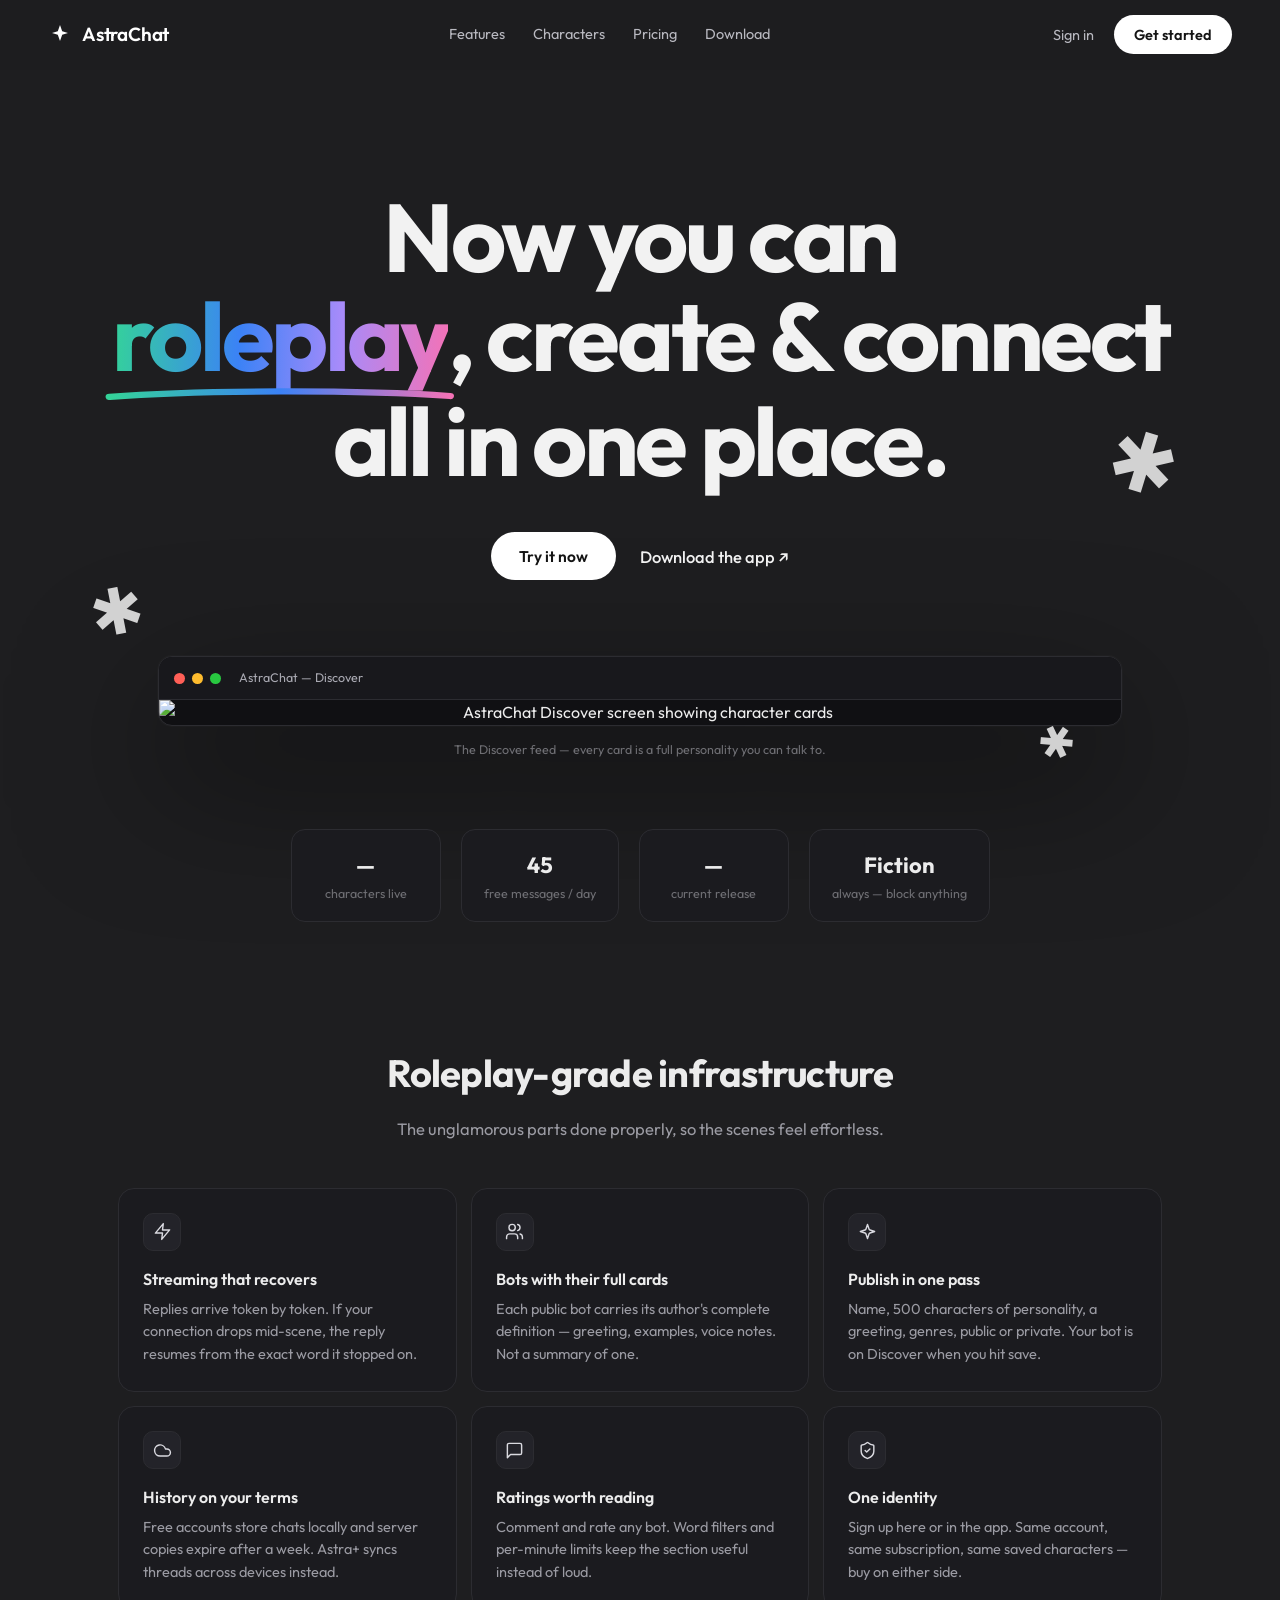
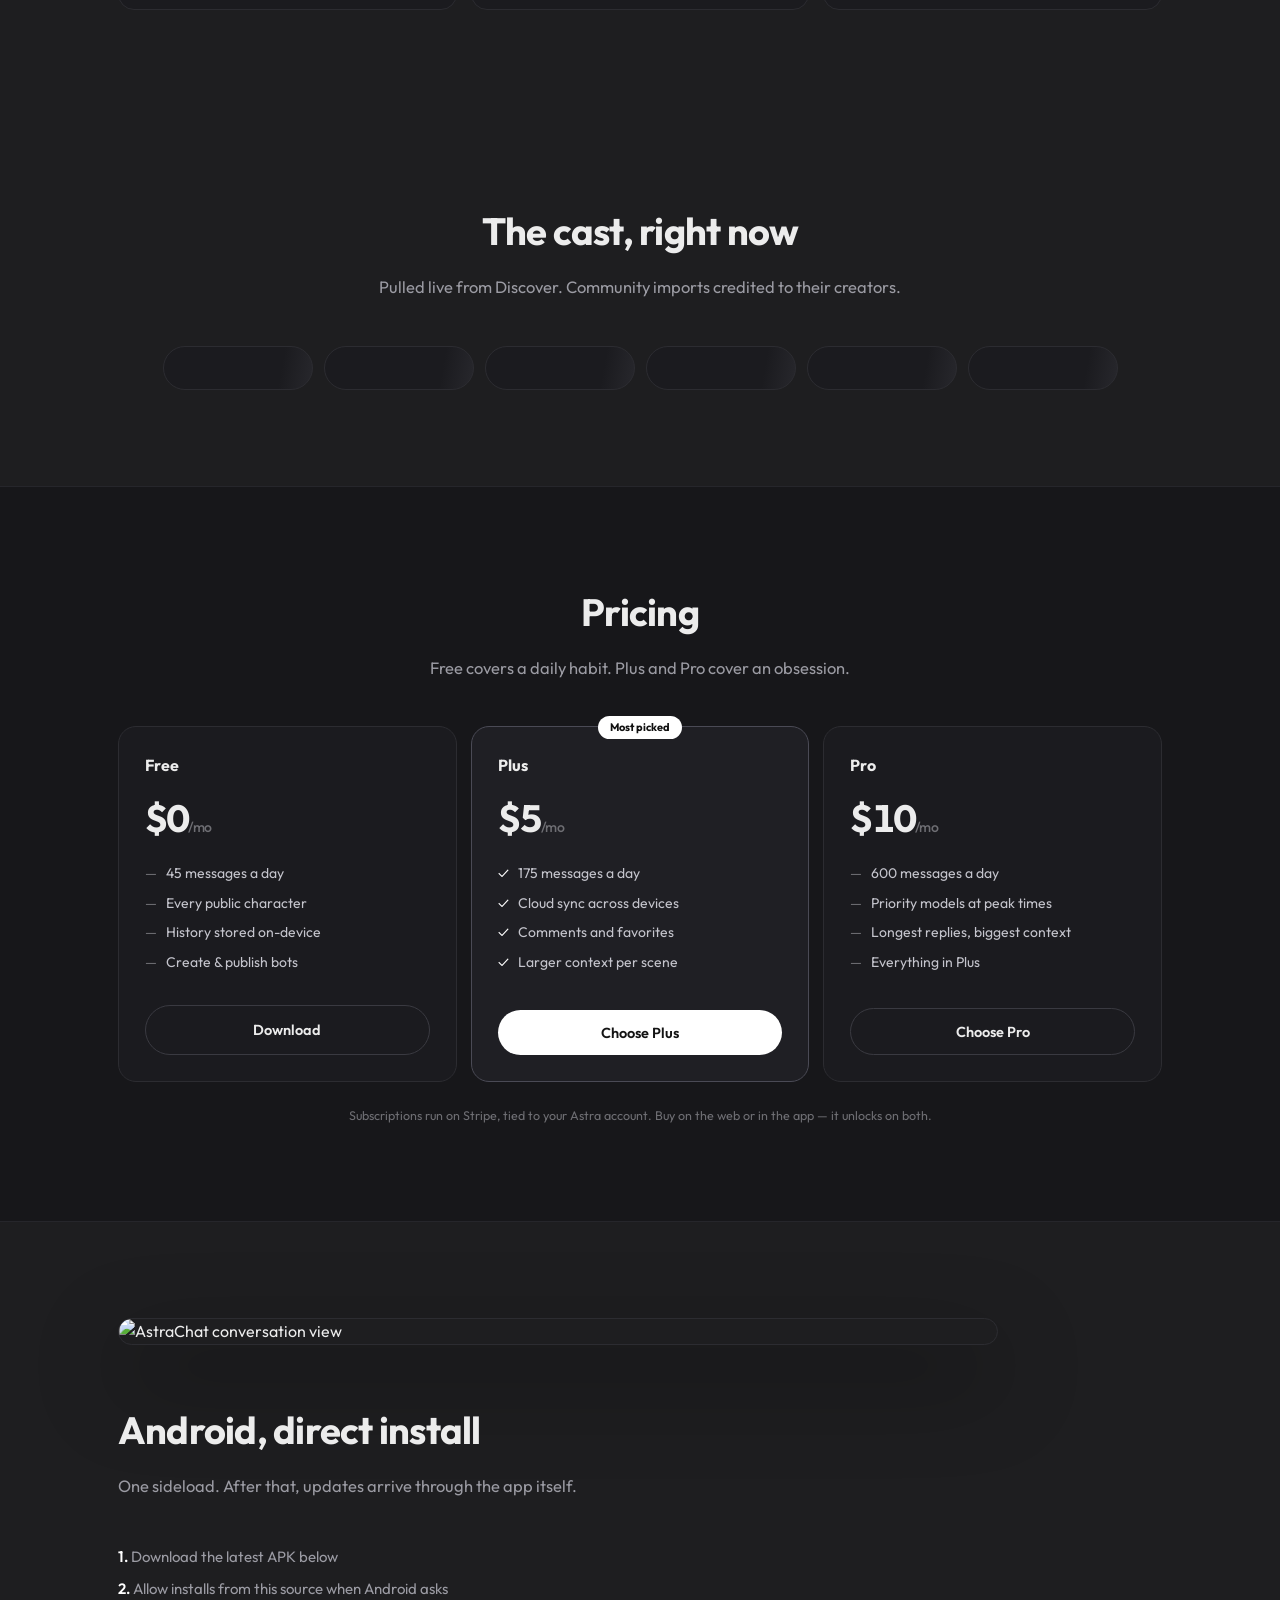
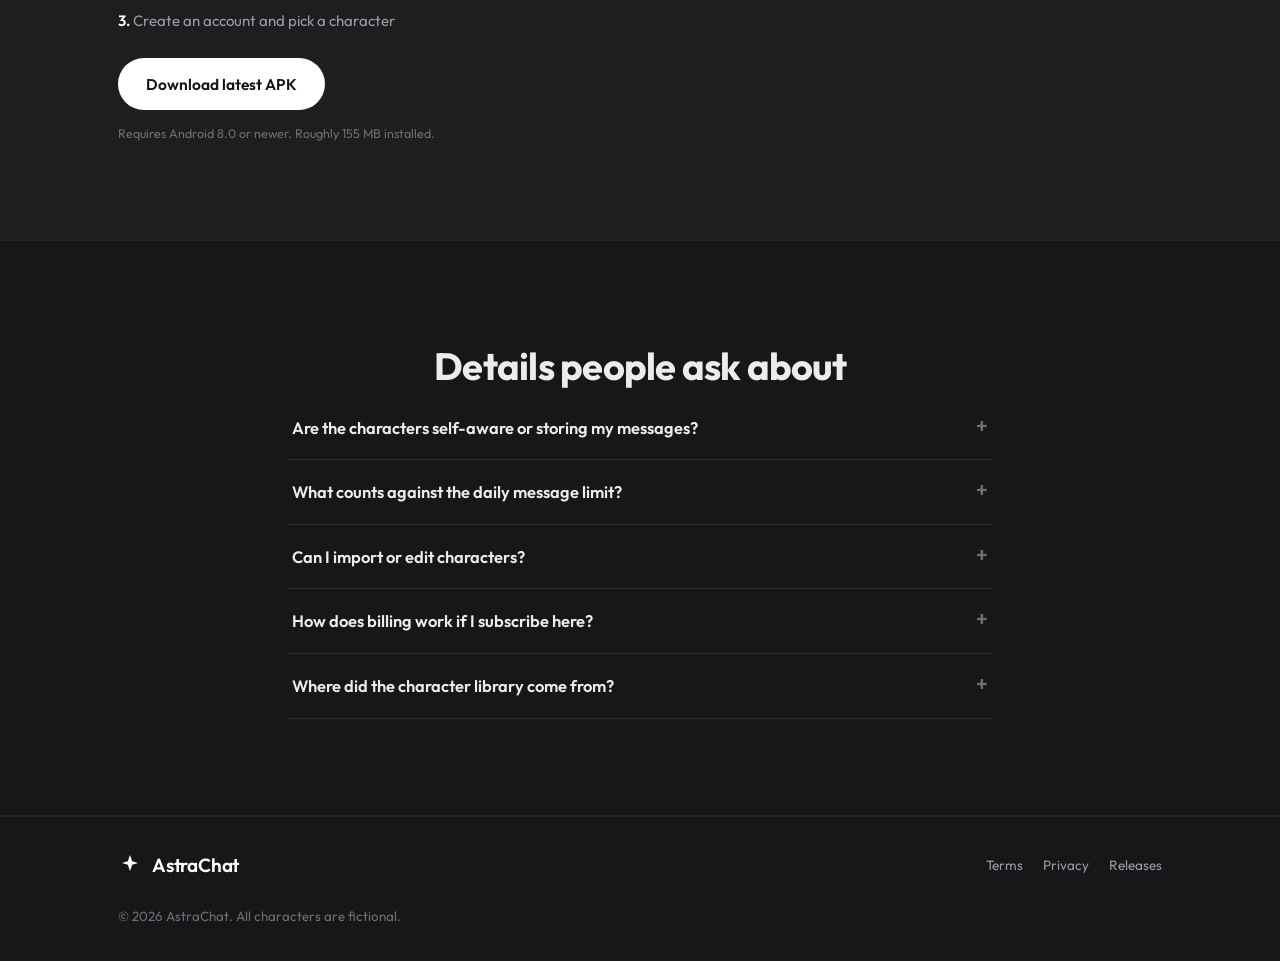
==== index.html @ 81898ea7 "made project" ====
<!DOCTYPE html>
<html lang="en">
<head>
<meta charset="utf-8">
<meta name="viewport" content="width=device-width, initial-scale=1">
<title>AstraChat — AI roleplay on Android</title>
<meta name="description" content="Roleplay with AI characters that stay in voice. Stream replies in real time, publish your own bots, sync your history with Astra+. Free to start.">
<meta property="og:title" content="AstraChat — AI roleplay on Android">
<meta property="og:description" content="79+ character bots, token-by-token streaming, cloud sync with Astra+. Same account on web and app.">
<meta property="og:image" content="assets/app-discover.jpg">
<meta name="theme-color" content="#1E1E20">
<link rel="icon" href='data:image/svg+xml,<svg xmlns="http://www.w3.org/2000/svg" viewBox="0 0 24 24"><path d="M12 2l2.2 6.2L20 10l-5.8 1.8L12 18l-2.2-6.2L4 10l5.8-1.8L12 2z" fill="%233B82F6"/></svg>'>
<link rel="preconnect" href="https://fonts.googleapis.com">
<link rel="preconnect" href="https://fonts.gstatic.com" crossorigin>
<link href="https://fonts.googleapis.com/css2?family=Outfit:wght@400;500;600;700&display=swap" rel="stylesheet">
<link rel="stylesheet" href="styles.css">
<script src="https://cdn.jsdelivr.net/npm/@supabase/supabase-js@2"></script>
</head>
<body>

<nav class="nav">
  <div class="nav-inner">
    <a class="brand" href="#top" aria-label="AstraChat home">
      <svg class="brand-glyph" viewBox="0 0 24 24" fill="none"><path d="M12 2l2.2 6.2L20 10l-5.8 1.8L12 18l-2.2-6.2L4 10l5.8-1.8L12 2z" fill="currentColor"/></svg>
      <span>AstraChat</span>
    </a>
    <div class="nav-links">
      <a href="#features">Features</a>
      <a href="#characters">Characters</a>
      <a href="#pricing">Pricing</a>
      <a href="#download">Download</a>
    </div>
    <div class="nav-actions">
      <span id="tier-badge" class="tier-badge" hidden></span>
      <button id="btn-signin" class="nav-textlink" onclick="openAuth()">Sign in</button>
      <button id="btn-account" class="nav-textlink" onclick="signOut()" hidden>Sign out</button>
      <button class="pill-white" onclick="openAuth()">Get started</button>
    </div>
  </div>
</nav>

<header class="hero" id="top">
  <span class="ast a1">&#10033;</span>
  <span class="ast a2">&#10033;</span>
  <span class="ast a3">&#10033;</span>

  <div class="hero-inner">
    <h1>Now you can<br><span class="rainbow">roleplay<svg class="underline" viewBox="0 0 300 14" preserveAspectRatio="none" aria-hidden="true"><path d="M4 10 C 80 2, 220 2, 296 9" stroke="url(#ug)" stroke-width="7" fill="none" stroke-linecap="round"/><defs><linearGradient id="ug" x1="0" x2="1"><stop offset="0" stop-color="#34D399"/><stop offset=".5" stop-color="#3B82F6"/><stop offset="1" stop-color="#F472B6"/></linearGradient></defs></svg></span>, create &amp; connect<br>all in one place.</h1>
    <div class="cta-row">
      <button class="pill-white pill-lg" onclick="openAuth()">Try it now</button>
      <a class="textlink-lg" href="#download">Download the app <span aria-hidden="true">&#8599;</span></a>
    </div>
  </div>

  <figure class="win-wrap">
    <div class="win">
      <div class="win-titlebar">
        <span class="dot red"></span><span class="dot yellow"></span><span class="dot green"></span>
        <span class="win-title">AstraChat — Discover</span>
      </div>
      <img class="win-shot" src="assets/app-discover.jpg" alt="AstraChat Discover screen showing character cards" width="1200" loading="eager">
    </div>
    <figcaption class="win-caption">The Discover feed — every card is a full personality you can talk to.</figcaption>
  </figure>

  <div class="stats-row container">
    <div><b id="stat-chars">—</b><span>characters live</span></div>
    <div><b>45</b><span>free messages / day</span></div>
    <div><b id="stat-version">—</b><span>current release</span></div>
    <div><b>Fiction</b><span>always — block anything</span></div>
  </div>
</header>

<section class="section" id="features">
  <div class="container">
    <h2>Roleplay-grade infrastructure</h2>
    <p class="lead">The unglamorous parts done properly, so the scenes feel effortless.</p>
    <div class="grid features">

      <div class="card">
        <span class="ico"><svg viewBox="0 0 24 24" fill="none" stroke="currentColor" stroke-width="1.8" stroke-linecap="round" stroke-linejoin="round"><polygon points="13 2 3 14 12 14 11 22 21 10 12 10 13 2"/></svg></span>
        <h3>Streaming that recovers</h3>
        <p>Replies arrive token by token. If your connection drops mid-scene, the reply resumes from the exact word it stopped on.</p>
      </div>

      <div class="card">
        <span class="ico"><svg viewBox="0 0 24 24" fill="none" stroke="currentColor" stroke-width="1.8" stroke-linecap="round" stroke-linejoin="round"><path d="M16 21v-2a4 4 0 0 0-4-4H6a4 4 0 0 0-4 4v2"/><circle cx="9" cy="7" r="4"/><path d="M22 21v-2a4 4 0 0 0-3-3.87"/><path d="M16 3.128a4 4 0 0 1 0 7.744"/></svg></span>
        <h3>Bots with their full cards</h3>
        <p>Each public bot carries its author's complete definition — greeting, examples, voice notes. Not a summary of one.</p>
      </div>

      <div class="card">
        <span class="ico"><svg viewBox="0 0 24 24" fill="none" stroke="currentColor" stroke-width="1.8" stroke-linecap="round" stroke-linejoin="round"><path d="m12 3-1.9 5.8a2 2 0 0 1-1.287 1.288L3 12l5.8 1.9a2 2 0 0 1 1.288 1.287L12 21l1.9-5.8a2 2 0 0 1 1.287-1.288L21 12l-5.8-1.9a2 2 0 0 1-1.287-1.287Z"/></svg></span>
        <h3>Publish in one pass</h3>
        <p>Name, 500 characters of personality, a greeting, genres, public or private. Your bot is on Discover when you hit save.</p>
      </div>

      <div class="card">
        <span class="ico"><svg viewBox="0 0 24 24" fill="none" stroke="currentColor" stroke-width="1.8" stroke-linecap="round" stroke-linejoin="round"><path d="M17.5 19H9a7 7 0 1 1 6.71-9h1.79a4.5 4.5 0 1 1 0 9Z"/></svg></span>
        <h3>History on your terms</h3>
        <p>Free accounts store chats locally and server copies expire after a week. Astra+ syncs threads across devices instead.</p>
      </div>

      <div class="card">
        <span class="ico"><svg viewBox="0 0 24 24" fill="none" stroke="currentColor" stroke-width="1.8" stroke-linecap="round" stroke-linejoin="round"><path d="M21 15a2 2 0 0 1-2 2H7l-4 4V5a2 2 0 0 1 2-2h14a2 2 0 0 1 2 2z"/></svg></span>
        <h3>Ratings worth reading</h3>
        <p>Comment and rate any bot. Word filters and per-minute limits keep the section useful instead of loud.</p>
      </div>

      <div class="card">
        <span class="ico"><svg viewBox="0 0 24 24" fill="none" stroke="currentColor" stroke-width="1.8" stroke-linecap="round" stroke-linejoin="round"><path d="M20 13c0 5-3.5 7.5-7.66 8.95a1 1 0 0 1-.67-.01C7.5 20.5 4 18 4 13V6a1 1 0 0 1 1-1c2 0 4.5-1.2 6.24-2.72a1.17 1.17 0 0 1 1.52 0C14.51 3.81 17 5 19 5a1 1 0 0 1 1 1z"/><path d="m9 12 2 2 4-4"/></svg></span>
        <h3>One identity</h3>
        <p>Sign up here or in the app. Same account, same subscription, same saved characters — buy on either side.</p>
      </div>

    </div>
  </div>
</section>

<section class="section" id="characters">
  <div class="container">
    <h2>The cast, right now</h2>
    <p class="lead">Pulled live from Discover. Community imports credited to their creators.</p>
    <div class="char-row" id="char-row">
      <span class="char-chip skeleton"></span>
      <span class="char-chip skeleton"></span>
      <span class="char-chip skeleton"></span>
      <span class="char-chip skeleton"></span>
      <span class="char-chip skeleton"></span>
      <span class="char-chip skeleton"></span>
    </div>
  </div>
</section>

<section class="section alt" id="pricing">
  <div class="container">
    <h2>Pricing</h2>
    <p class="lead">Free covers a daily habit. Plus and Pro cover an obsession.</p>
    <div class="grid pricing">
      <div class="price-card">
        <h3>Free</h3>
        <div class="amount">$0<span>/mo</span></div>
        <ul>
          <li>45 messages a day</li>
          <li>Every public character</li>
          <li>History stored on-device</li>
          <li>Create &amp; publish bots</li>
        </ul>
        <a class="btn-outline btn-block" href="#download">Download</a>
      </div>
      <div class="price-card featured">
        <div class="badge">Most picked</div>
        <h3>Plus</h3>
        <div class="amount">$5<span>/mo</span></div>
        <ul>
          <li>175 messages a day</li>
          <li>Cloud sync across devices</li>
          <li>Comments and favorites</li>
          <li>Larger context per scene</li>
        </ul>
        <button class="btn-white btn-block" onclick="buyOrLogin('plus')">Choose Plus</button>
      </div>
      <div class="price-card">
        <h3>Pro</h3>
        <div class="amount">$10<span>/mo</span></div>
        <ul>
          <li>600 messages a day</li>
          <li>Priority models at peak times</li>
          <li>Longest replies, biggest context</li>
          <li>Everything in Plus</li>
        </ul>
        <button class="btn-outline btn-block" onclick="buyOrLogin('pro')">Choose Pro</button>
      </div>
    </div>
    <p class="fineprint" id="pay-note">Subscriptions run on Stripe, tied to your Astra account. Buy on the web or in the app — it unlocks on both.</p>
  </div>
</section>

<section class="section" id="download">
  <div class="container dl-wrap">
    <figure class="dl-figure">
      <img src="assets/app-chat.jpg" alt="AstraChat conversation view" width="880" loading="lazy">
    </figure>
    <div class="dl-copy">
      <h2 class="left">Android, direct install</h2>
      <p class="lead left">One sideload. After that, updates arrive through the app itself.</p>
      <ol class="dl-steps">
        <li>Download the latest APK below</li>
        <li>Allow installs from this source when Android asks</li>
        <li>Create an account and pick a character</li>
      </ol>
      <div class="cta-row left">
        <a id="dl-main" class="pill-white pill-lg" href="https://github.com/tomamateimihaii/Uipate/releases/latest">Download latest APK</a>
      </div>
      <p class="version-note" id="version-note"></p>
      <p class="version-note">Requires Android 8.0 or newer. Roughly 155&nbsp;MB installed.</p>
    </div>
  </div>
</section>

<section class="section alt" id="faq">
  <div class="container narrow">
    <h2>Details people ask about</h2>
    <details><summary>Are the characters self-aware or storing my messages?</summary><p>No. Every reply is generated fiction from language models. On the free plan, server copies of your messages are deleted within seven days — the copy on your device is the one that lasts. Astra+ stores them so sync works between your devices.</p></details>
    <details><summary>What counts against the daily message limit?</summary><p>One sent message equals one credit, regardless of reply length. The counter resets at midnight UTC, and unused credits do not roll over.</p></details>
    <details><summary>Can I import or edit characters?</summary><p>You can create bots with a name, greeting, genres, and up to 500 characters of personality instructions, then choose public or private. Editing and deleting stay available to the creator permanently.</p></details>
    <details><summary>How does billing work if I subscribe here?</summary><p>Checkout runs on Stripe and attaches the subscription to your Astra account. The app picks it up on the next message — no reinstall, no re-login. Cancel from the billing portal whenever; access runs until the period ends.</p></details>
    <details><summary>Where did the character library come from?</summary><p>A mix of studio originals and community favourites published with attribution to their original creators on Character Tavern.</p></details>
  </div>
</section>

<footer class="footer">
  <div class="container footer-inner">
    <div class="brand">
      <svg class="brand-glyph" viewBox="0 0 24 24" fill="none"><path d="M12 2l2.2 6.2L20 10l-5.8 1.8L12 18l-2.2-6.2L4 10l5.8-1.8L12 2z" fill="currentColor"/></svg>
      AstraChat
    </div>
    <div class="foot-links">
      <a href="#" onclick="openLegal('terms');return false;">Terms</a>
      <a href="#" onclick="openLegal('privacy');return false;">Privacy</a>
      <a href="https://github.com/tomamateimihaii/Uipate" target="_blank" rel="noopener">Releases</a>
    </div>
    <small>© 2026 AstraChat. All characters are fictional.</small>
  </div>
</footer>

<!-- AUTH MODAL -->
<div class="modal-backdrop" id="auth-modal" hidden>
  <div class="modal">
    <button class="modal-x" onclick="closeAuth()" aria-label="Close">&#10005;</button>
    <svg class="brand-glyph center-glyph" viewBox="0 0 24 24" fill="none"><path d="M12 2l2.2 6.2L20 10l-5.8 1.8L12 18l-2.2-6.2L4 10l5.8-1.8L12 2z" fill="currentColor"/></svg>
    <h3 id="auth-title">Create your account</h3>
    <p class="sub-sm" id="auth-sub">Same login as the app — one account everywhere.</p>
    <div id="auth-name-wrap" class="field">
      <label>Display name</label>
      <input id="in-name" placeholder="How should we call you?" autocomplete="nickname">
    </div>
    <div id="auth-user-wrap" class="field">
      <label>Username</label>
      <input id="in-user" placeholder="unique handle (a-z, 0-9, _)" autocomplete="username">
    </div>
    <div class="field">
      <label>Email</label>
      <input id="in-email" type="email" placeholder="you@example.com" autocomplete="email">
    </div>
    <div class="field">
      <label>Password</label>
      <input id="in-pass" type="password" placeholder="6+ characters" autocomplete="current-password">
    </div>
    <div id="auth-error" class="err" hidden></div>
    <button id="auth-go" class="btn-white btn-block" onclick="submitAuth()">Create account</button>
    <button class="linklike" id="auth-switch" onclick="toggleMode()">Already have an account? Sign in</button>
    <p class="fineprint">By continuing you agree to our Terms and Privacy Policy.</p>
  </div>
</div>

<!-- LEGAL MODAL -->
<div class="modal-backdrop" id="legal-modal" hidden>
  <div class="modal wide-modal">
    <button class="modal-x" onclick="closeLegal()" aria-label="Close">&#10005;</button>
    <h3 id="legal-title">Terms</h3>
    <div class="legal-body" id="legal-body"></div>
  </div>
</div>

<div id="toast" class="toast" hidden></div>

<script src="app.js"></script>
</body>
</html>
---- styles.css ----
/* AstraChat site — charcoal, Outfit, restrained accents. No emoji, real data. */
:root{
  --bg:#1E1E20; --bg-deep:#17171A; --panel:#1B1B1F; --panel-2:#202024;
  --hair:#2C2C31; --hair-strong:#3A3A41;
  --text:#ECECEC; --muted:#9B9BA3; --dim:#6E6E73;
  --accent:#3B82F6; --err:#FF6B6B;
}
*{box-sizing:border-box;margin:0;padding:0}
[hidden]{display:none!important}
html{scroll-behavior:smooth}
body{background:var(--bg);color:var(--text);font-family:'Outfit',system-ui,-apple-system,sans-serif;font-size:16px;line-height:1.55;-webkit-font-smoothing:antialiased}
a{color:inherit;text-decoration:none}
img{max-width:100%;display:block}
.container{max-width:1100px;margin:0 auto;padding:0 28px}
.container.narrow{max-width:760px}

/* ---------- nav ---------- */
.nav{position:sticky;top:0;z-index:50;background:rgba(30,30,32,.85);backdrop-filter:blur(14px);border-bottom:1px solid transparent}
.nav-inner{max-width:1240px;margin:0 auto;display:flex;align-items:center;gap:36px;padding:15px 28px}
.brand{display:flex;align-items:center;gap:10px;font-weight:600;font-size:19px;letter-spacing:-.01em;color:#fff}
.brand-glyph{width:24px;height:24px;color:#fff;flex:none}
.center-glyph{width:30px;height:30px;color:var(--accent);margin:0 auto;display:block}
.nav-links{display:flex;gap:28px;color:#B9B9C0;font-size:14.5px;margin:0 auto}
.nav-links a:hover{color:#fff}
.nav-actions{display:flex;align-items:center;gap:16px}
.nav-textlink{background:none;border:0;color:#B9B9C0;font-family:inherit;font-size:14.5px;cursor:pointer;padding:4px}
.nav-textlink:hover{color:#fff}
.tier-badge{background:#fff;color:#111;border-radius:999px;padding:4px 12px;font-size:12px;font-weight:700}

/* ---------- buttons ---------- */
.pill-white{display:inline-flex;align-items:center;justify-content:center;background:#fff;color:#141414;border:0;border-radius:999px;padding:10px 20px;font-family:inherit;font-size:14.5px;font-weight:600;cursor:pointer;transition:background .15s}
.pill-white:hover{background:#E6E6E6}
.pill-white:active{transform:scale(.985)}
.pill-lg{padding:14px 28px;font-size:15.5px}
.btn-white{display:inline-flex;align-items:center;justify-content:center;width:100%;background:#fff;color:#141414;border:0;border-radius:999px;padding:13px 20px;font-family:inherit;font-size:14.5px;font-weight:600;cursor:pointer;transition:background .15s}
.btn-white:hover{background:#E6E6E6}
.btn-outline{display:inline-flex;align-items:center;justify-content:center;width:100%;background:transparent;color:var(--text);border:1px solid var(--hair-strong);border-radius:999px;padding:13px 20px;font-family:inherit;font-size:14.5px;font-weight:600;cursor:pointer;text-align:center;transition:border-color .15s}
.btn-outline:hover{border-color:#fff}

/* ---------- hero ---------- */
.hero{position:relative;padding:118px 0 26px;text-align:center}
.ast{position:absolute;color:#F2F2F2;pointer-events:none;user-select:none;line-height:1;opacity:.85}
.a1{left:7%;top:58%;font-size:64px;transform:rotate(-11deg)}
.a2{right:8%;top:40%;font-size:82px;transform:rotate(17deg)}
.a3{right:16%;top:74%;font-size:44px;transform:rotate(35deg)}
.hero h1{font-size:clamp(46px,7.6vw,96px);font-weight:700;letter-spacing:-.035em;line-height:1.03;color:#F2F2F2;text-wrap:balance}
.rainbow{position:relative;display:inline-block;background:linear-gradient(92deg,#34D399 0%,#3B82F6 38%,#A78BFA 68%,#F472B6 100%);-webkit-background-clip:text;background-clip:text;-webkit-text-fill-color:transparent;padding-bottom:.06em}
.underline{position:absolute;left:-2%;bottom:-.09em;width:104%;height:.13em}
.cta-row{display:flex;gap:24px;justify-content:center;align-items:center;margin-top:42px;flex-wrap:wrap}
.cta-row.left{justify-content:flex-start;margin-top:26px}
.textlink-lg{color:#F2F2F2;font-size:16.5px;font-weight:500}
.textlink-lg:hover{opacity:.8}
.arr{font-size:13px;margin-left:3px}

/* ---------- window mockup (real screenshot) ---------- */
.win-wrap{max-width:1020px;margin:76px auto 0;padding:0 28px}
.win{background:#101013;border:1px solid #2C2C31;border-radius:14px;overflow:hidden;box-shadow:0 50px 140px rgba(0,0,0,.55),0 0 0 1px rgba(255,255,255,.02)}
.win-titlebar{display:flex;align-items:center;gap:7px;padding:11px 15px;background:#18181C;border-bottom:1px solid var(--hair)}
.dot{width:11px;height:11px;border-radius:50%}
.dot.red{background:#FF5F57}.dot.yellow{background:#FEBC2E}.dot.green{background:#28C840}
.win-title{margin-left:11px;color:#A9A9B2;font-size:12.5px}
.win-shot{width:100%}
.win-caption{text-align:center;color:var(--dim);font-size:12.5px;margin-top:14px}

/* stats */
.stats-row{display:flex;gap:20px;justify-content:center;margin-top:70px;flex-wrap:wrap}
.stats-row>div{min-width:150px;padding:18px 22px;background:var(--panel);border:1px solid var(--hair);border-radius:14px;display:flex;flex-direction:column;gap:2px;align-items:center}
.stats-row b{font-size:22px;font-weight:700;font-feature-settings:"tnum"}
.stats-row span{color:var(--dim);font-size:12.5px}

/* ---------- sections ---------- */
.section{padding:96px 0}
.section.alt{background:var(--bg-deep);border-block:1px solid #26262B}
h2{font-size:clamp(27px,3.6vw,38px);font-weight:700;letter-spacing:-.02em;text-align:center}
h2.left{text-align:left}
.lead{text-align:center;color:var(--muted);margin:13px auto 46px;max-width:560px;font-size:16.5px}
.lead.left{text-align:left;margin-left:0}

.grid{display:grid;gap:14px}
.features{grid-template-columns:repeat(auto-fit,minmax(300px,1fr))}
.card{background:var(--panel);border:1px solid var(--hair);border-radius:16px;padding:24px 24px 26px;transition:border-color .2s, transform .2s}
.card:hover{border-color:var(--hair-strong);transform:translateY(-2px)}
.card h3{font-size:16px;font-weight:600;margin:16px 0 6px}
.card p{color:var(--muted);font-size:14.5px}
.ico{display:inline-flex;width:38px;height:38px;border-radius:10px;background:#232329;border:1px solid var(--hair);color:#DADAE0;align-items:center;justify-content:center}
.ico svg{width:19px;height:19px}

/* characters strip */
.char-row{display:flex;flex-wrap:wrap;gap:11px;justify-content:center}
.char-chip{display:inline-flex;align-items:center;gap:10px;background:var(--panel);border:1px solid var(--hair);border-radius:999px;padding:7px 17px 7px 7px;font-size:14px;color:#D6D6DC;transition:border-color .15s}
.char-chip:hover{border-color:var(--hair-strong)}
.char-chip img{width:30px;height:30px;border-radius:50%;object-fit:cover;background:#26262B}
.chip-av{width:30px;height:30px;border-radius:50%;display:flex;align-items:center;justify-content:center;font-weight:700;color:#fff;font-size:13px;background:linear-gradient(135deg,#374151,#1F2937)}
.skeleton{width:150px;height:44px;border-radius:999px;background:linear-gradient(100deg,var(--panel) 40%,#26262B 50%,var(--panel) 60%);background-size:200% 100%;animation:shimmer 1.4s infinite linear}
@keyframes shimmer{to{background-position:-200% 0}}

/* pricing */
.pricing{grid-template-columns:repeat(auto-fit,minmax(260px,1fr));align-items:stretch}
.price-card{position:relative;background:var(--panel);border:1px solid var(--hair);border-radius:18px;padding:26px;display:flex;flex-direction:column;gap:11px}
.price-card.featured{border-color:#4A4A55;background:#1F1F24}
.price-card .badge{position:absolute;top:-11px;left:50%;transform:translateX(-50%);background:#fff;color:#111;font-size:11px;font-weight:700;padding:3px 12px;border-radius:999px}
.price-card h3{font-size:16px}
.amount{font-size:38px;font-weight:700;letter-spacing:-.02em;font-feature-settings:"tnum"}
.amount span{font-size:14px;color:var(--dim);font-weight:500}
.price-card ul{list-style:none;display:flex;flex-direction:column;gap:8px;margin:4px 0 20px;color:#C4C4CC;font-size:14px;flex:1}
.price-card li::before{content:"—";color:var(--dim);margin-right:9px}
.price-card.featured li::before{content:"✓";color:#fff;margin-right:9px}
.fineprint{text-align:center;color:var(--dim);font-size:12.5px;margin-top:24px}

/* download */
.dl-wrap{display:flex;gap:56px;align-items:center;justify-content:space-between;flex-wrap:wrap}
.dl-figure{flex:0 1 480px}
.dl-figure img{border-radius:22px;border:1px solid var(--hair);box-shadow:0 34px 90px rgba(0,0,0,.45)}
.dl-copy{flex:1 1 380px;max-width:520px}
.dl-steps{list-style:none;margin:20px 0 26px;color:var(--muted);display:flex;flex-direction:column;gap:9px;counter-reset:step;font-size:15px}
.dl-steps li::before{content:counter(step) ". ";counter-increment:step;color:#fff;font-weight:600}
.version-note{color:var(--dim);font-size:12.5px;margin-top:14px}

/* faq */
details{border-bottom:1px solid #2A2A30;padding:19px 4px}
summary{cursor:pointer;font-weight:600;font-size:16.5px;list-style:none;display:flex;justify-content:space-between;gap:16px}
summary::after{content:"+";color:var(--dim);font-size:21px;line-height:1}
details[open] summary::after{content:"–"}
details p{color:var(--muted);padding:11px 0 4px;font-size:14.5px;max-width:64ch}

/* footer */
.footer{border-top:1px solid #26262B;padding:34px 0;background:var(--bg-deep)}
.footer-inner{display:flex;align-items:center;gap:26px;flex-wrap:wrap}
.foot-links{display:flex;gap:20px;color:var(--muted);font-size:13.5px;margin-left:auto}
.foot-links a:hover{color:#fff}
.footer small{width:100%;color:var(--dim)}

/* ---------- modals + toast ---------- */
.modal-backdrop{position:fixed;inset:0;background:rgba(10,10,12,.72);backdrop-filter:blur(5px);z-index:100;display:flex;align-items:center;justify-content:center;padding:20px}
.modal{position:relative;width:min(430px,100%);max-height:min(86vh,720px);overflow:auto;background:#1B1B1F;border:1px solid #2E2E33;border-radius:20px;padding:30px;display:flex;flex-direction:column;gap:13px;box-shadow:0 30px 90px rgba(0,0,0,.6)}
.wide-modal{width:min(560px,100%)}
.modal h3{font-size:20px;text-align:center;letter-spacing:-.01em}
.modal-x{position:absolute;top:16px;right:18px;background:none;border:0;color:var(--dim);font-size:14px;cursor:pointer}
.modal-x:hover{color:#fff}
.sub-sm{text-align:center;color:var(--muted);font-size:13.5px;margin-top:-6px}
.field label{display:block;font-size:12px;color:var(--muted);margin-bottom:5px;font-weight:600}
.field input{width:100%;background:#26262B;border:1px solid transparent;border-radius:12px;padding:12px 14px;color:#fff;font-family:inherit;font-size:14.5px;outline:none}
.field input:focus{border-color:#8AB6FF}
.err{background:#2A1215;border:1px solid rgba(255,107,107,.35);color:#FFB3B8;border-radius:12px;padding:10px 12px;font-size:13px}
.linklike{background:none;border:0;color:var(--muted);cursor:pointer;font-family:inherit;font-size:13.5px;padding:6px}
.linklike:hover{color:#fff}
.legal-body{color:var(--muted);font-size:14px;display:flex;flex-direction:column;gap:12px}
.legal-body strong{color:#E4E4E8}
.toast{position:fixed;bottom:26px;left:50%;transform:translateX(-50%);background:#26262B;border:1px solid #3A3A42;color:#fff;border-radius:12px;padding:12px 22px;font-size:14px;z-index:120;box-shadow:0 10px 40px rgba(0,0,0,.5)}

@media (max-width:880px){
  .nav-links{display:none}
  .ast{display:none}
  .hero{padding-top:84px}
  .dl-wrap{flex-direction:column-reverse}
  .dl-figure{flex:none}
  .stats-row>div{min-width:130px}
}
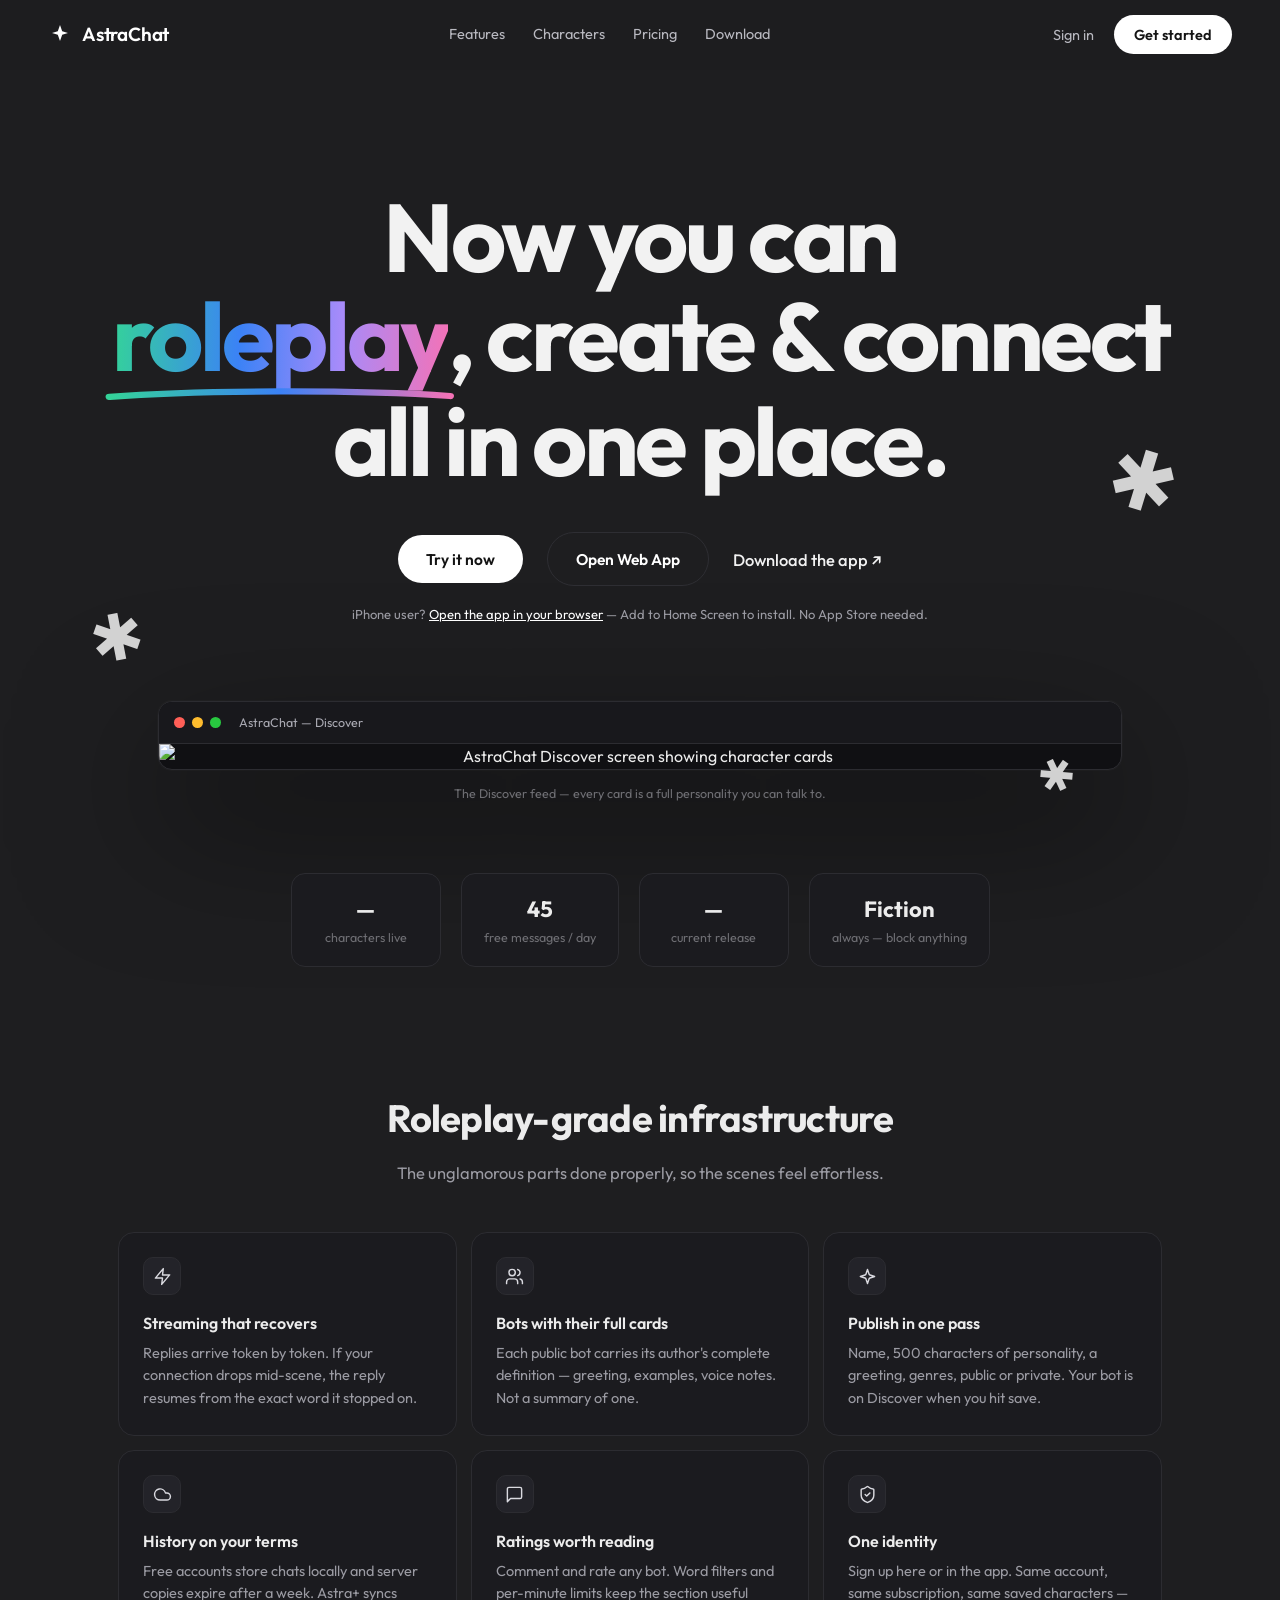
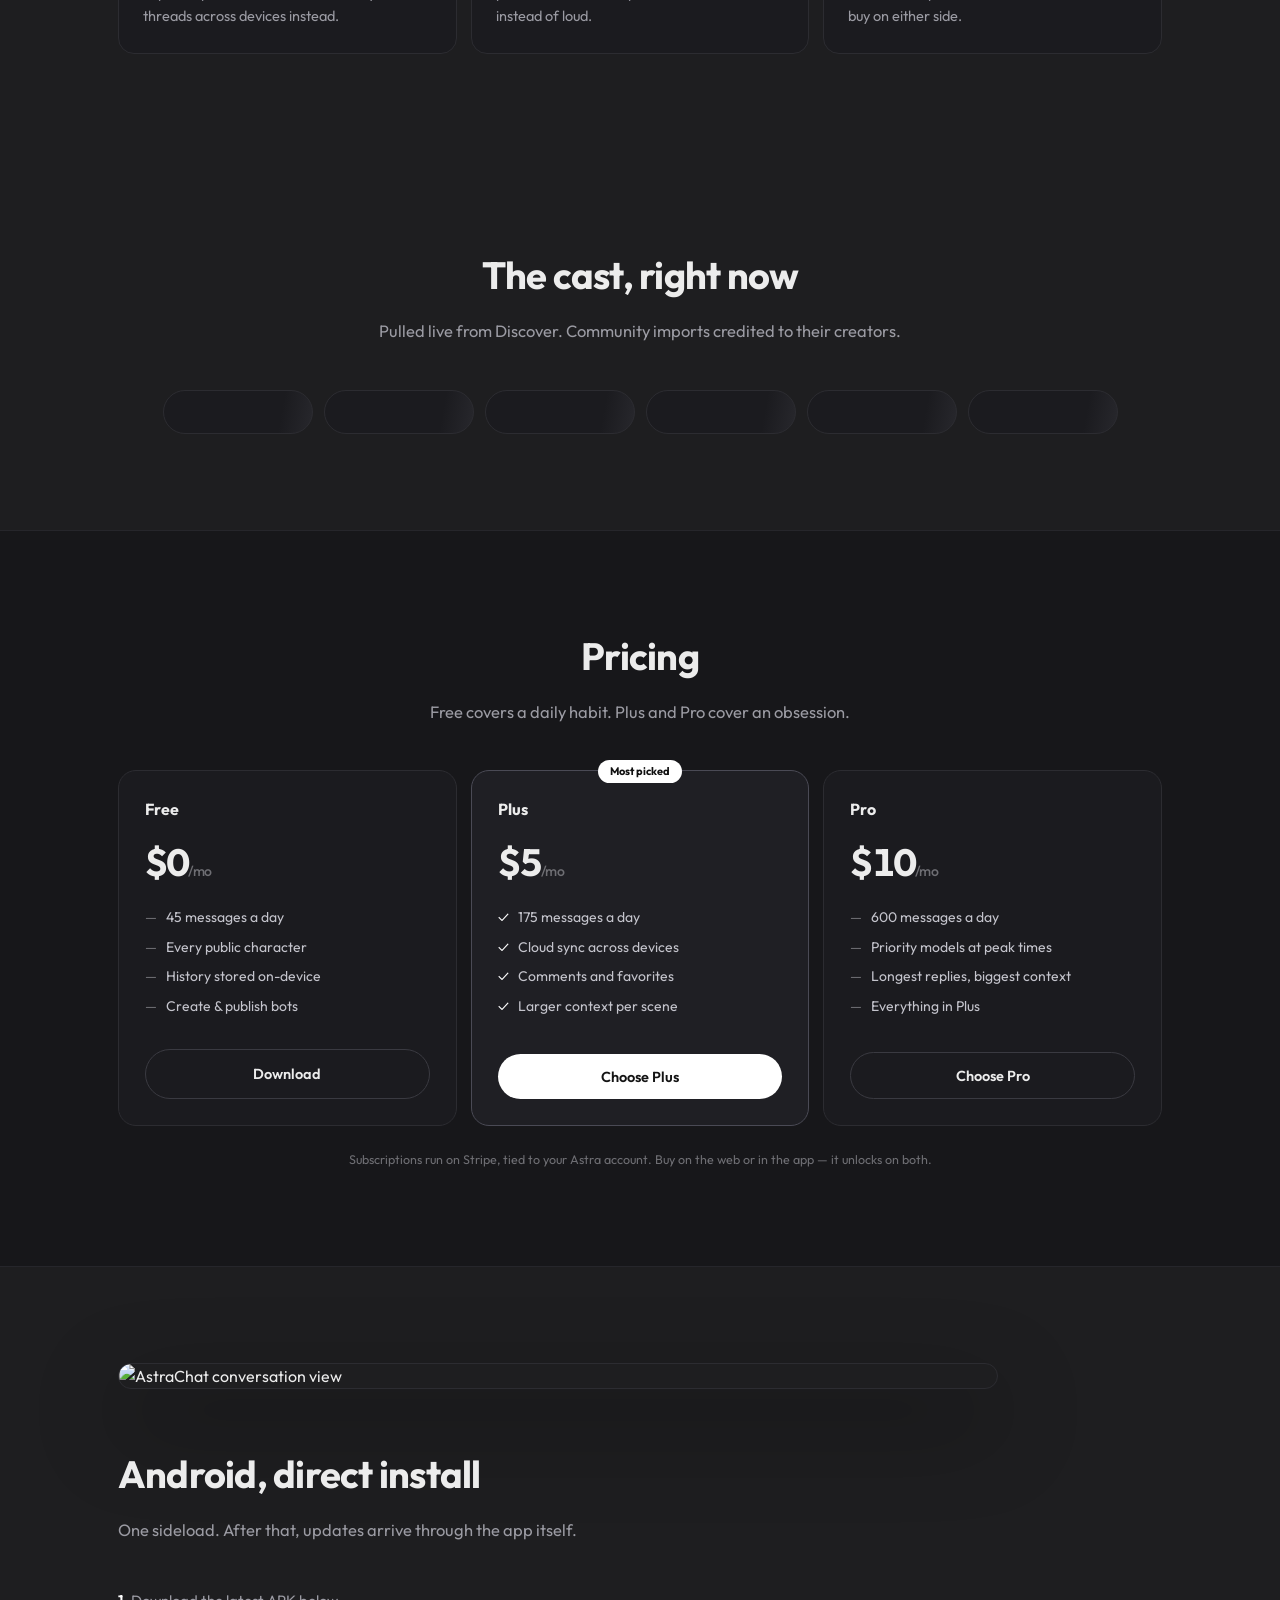
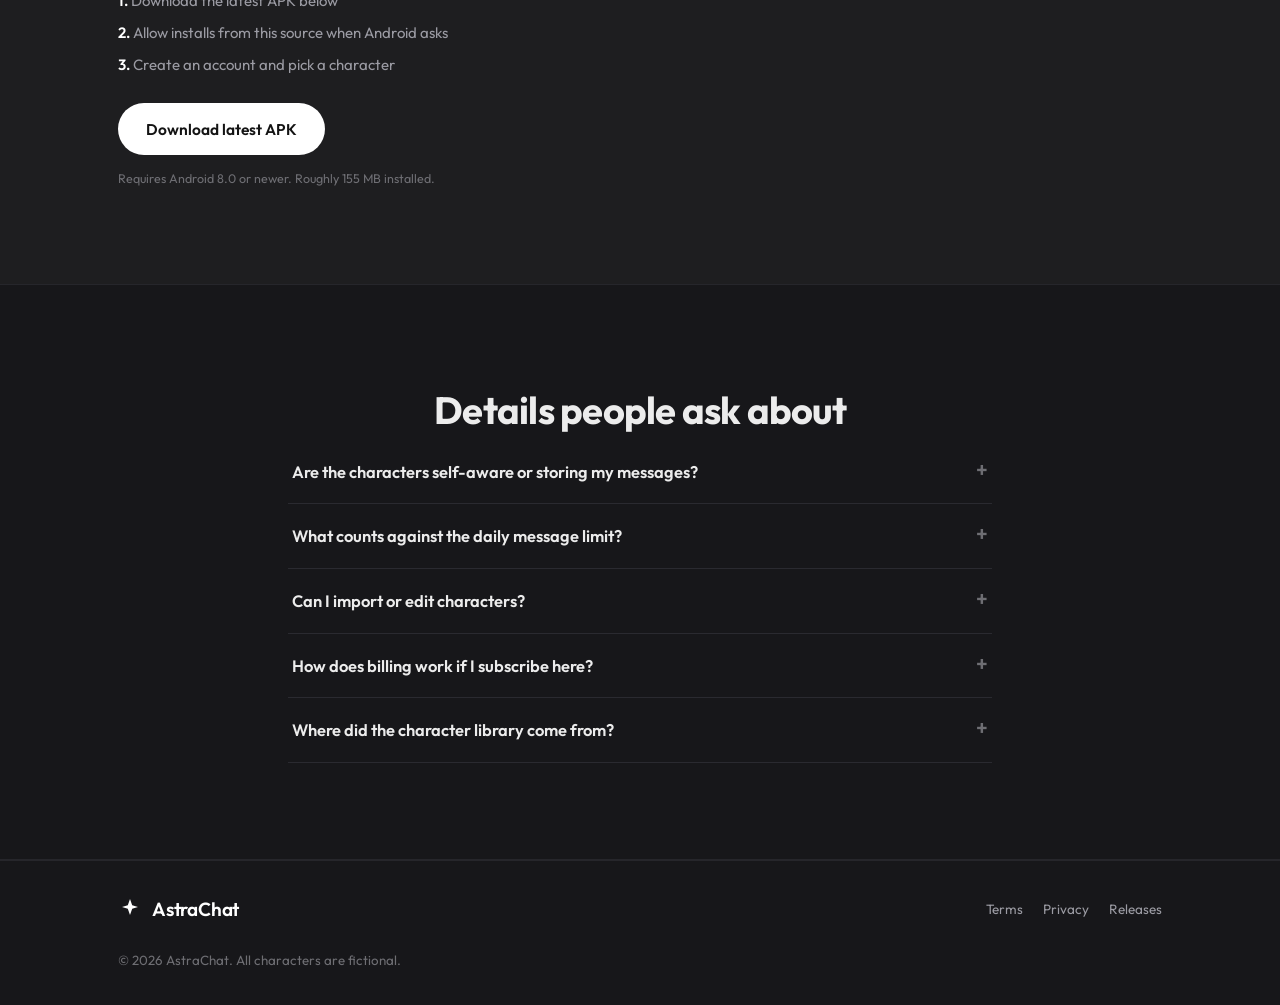
==== commit 6f6963ea: "AstraChat site + Flutter web PWA (app) — real screenshots, live character strip, legal modals, PWA i" ====
--- a/index.html
+++ b/index.html
@@ -10,6 +10,10 @@
 <meta property="og:image" content="assets/app-discover.jpg">
 <meta name="theme-color" content="#1E1E20">
 <link rel="icon" href='data:image/svg+xml,<svg xmlns="http://www.w3.org/2000/svg" viewBox="0 0 24 24"><path d="M12 2l2.2 6.2L20 10l-5.8 1.8L12 18l-2.2-6.2L4 10l5.8-1.8L12 2z" fill="%233B82F6"/></svg>'>
+<link rel="manifest" href="manifest.webmanifest">
+<link rel="apple-touch-icon" href="assets/icon-192.png">
+<meta name="apple-mobile-web-app-capable" content="yes">
+<meta name="apple-mobile-web-app-title" content="AstraChat">
 <link rel="preconnect" href="https://fonts.googleapis.com">
 <link rel="preconnect" href="https://fonts.gstatic.com" crossorigin>
 <link href="https://fonts.googleapis.com/css2?family=Outfit:wght@400;500;600;700&display=swap" rel="stylesheet">
@@ -48,8 +52,10 @@
     <h1>Now you can<br><span class="rainbow">roleplay<svg class="underline" viewBox="0 0 300 14" preserveAspectRatio="none" aria-hidden="true"><path d="M4 10 C 80 2, 220 2, 296 9" stroke="url(#ug)" stroke-width="7" fill="none" stroke-linecap="round"/><defs><linearGradient id="ug" x1="0" x2="1"><stop offset="0" stop-color="#34D399"/><stop offset=".5" stop-color="#3B82F6"/><stop offset="1" stop-color="#F472B6"/></linearGradient></defs></svg></span>, create &amp; connect<br>all in one place.</h1>
     <div class="cta-row">
       <button class="pill-white pill-lg" onclick="openAuth()">Try it now</button>
+      <a class="pill-white pill-lg" href="app/" style="background:#1E1E20;color:#fff;border:1px solid #2E2E33">Open Web App</a>
       <a class="textlink-lg" href="#download">Download the app <span aria-hidden="true">&#8599;</span></a>
     </div>
+    <p style="margin-top:18px;color:#9B9BA3;font-size:13px">iPhone user? <a href="app/" style="color:#fff;text-decoration:underline">Open the app in your browser</a> — Add to Home Screen to install. No App Store needed.</p>
   </div>
 
   <figure class="win-wrap">
@@ -265,6 +271,11 @@
 
 <div id="toast" class="toast" hidden></div>
 
+<script>
+if ('serviceWorker' in navigator) {
+  window.addEventListener('load', () => navigator.serviceWorker.register('sw.js'));
+}
+</script>
 <script src="app.js"></script>
 </body>
 </html>
